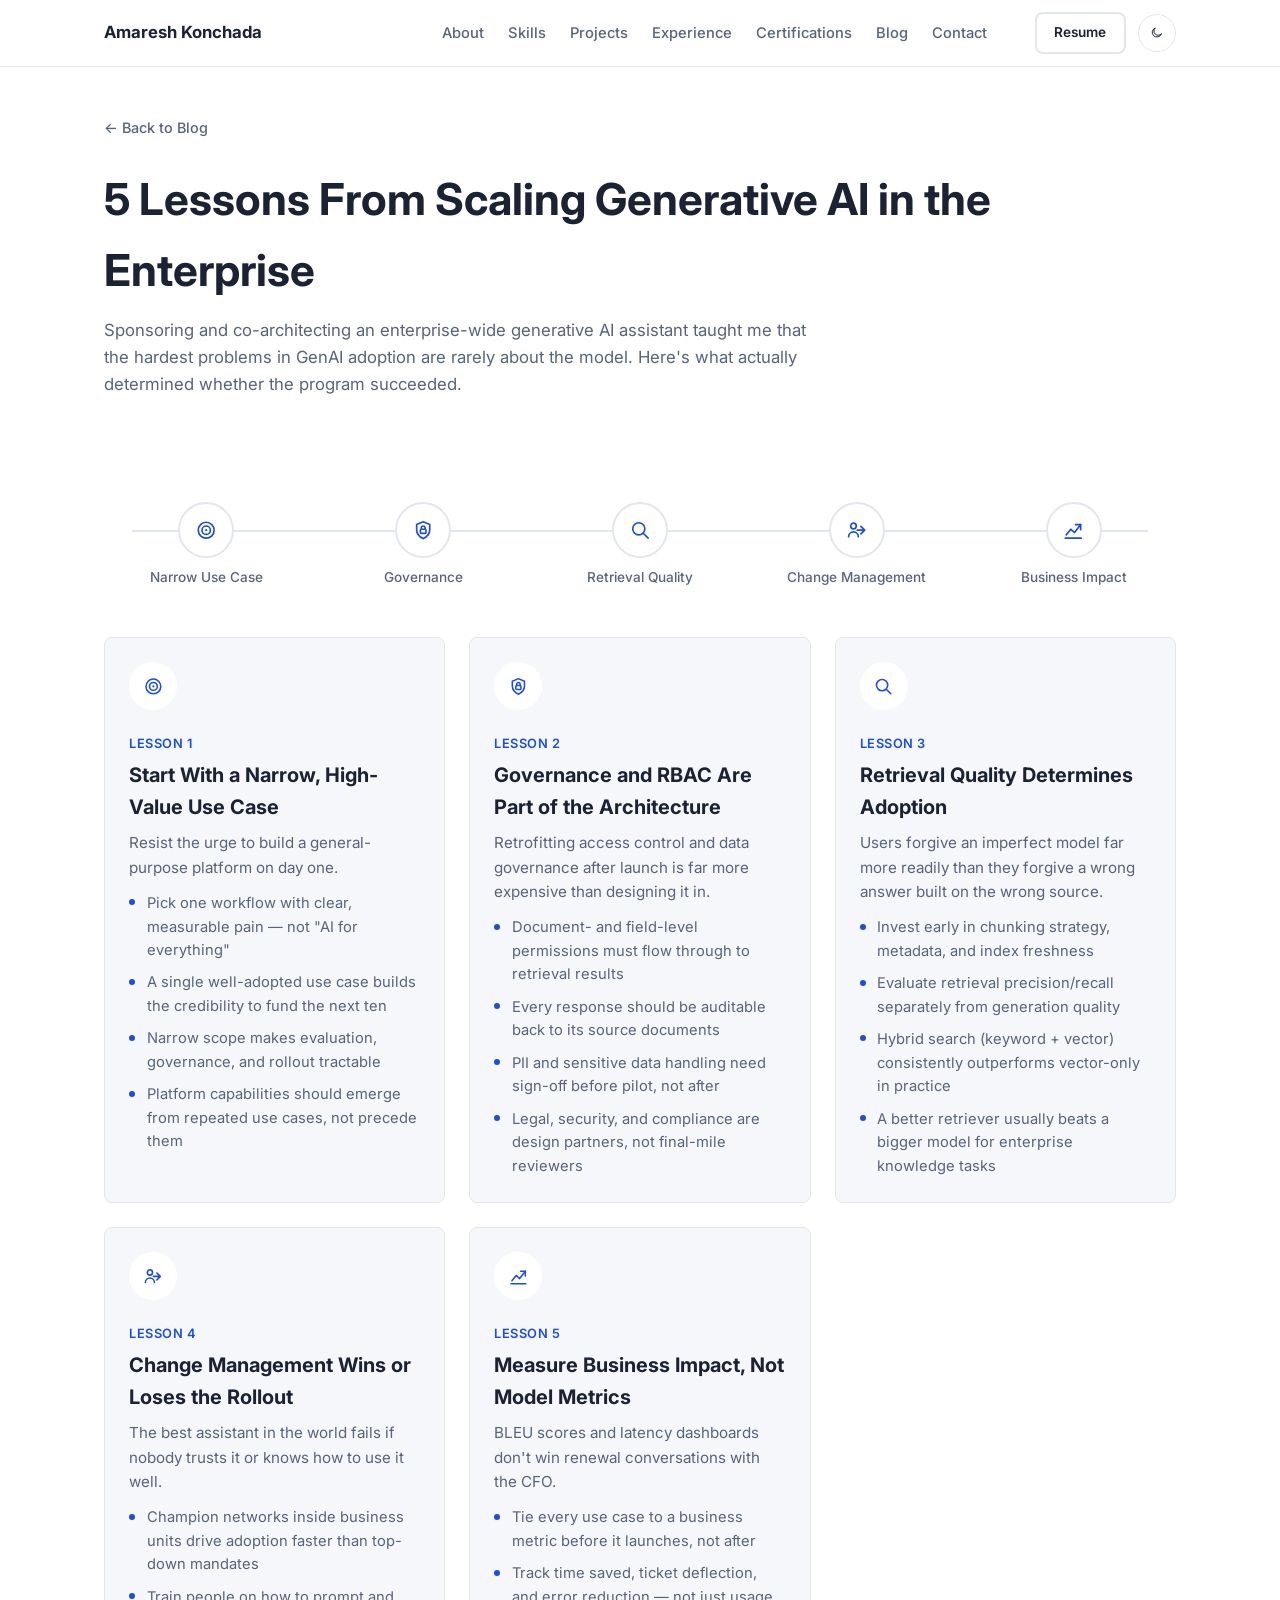
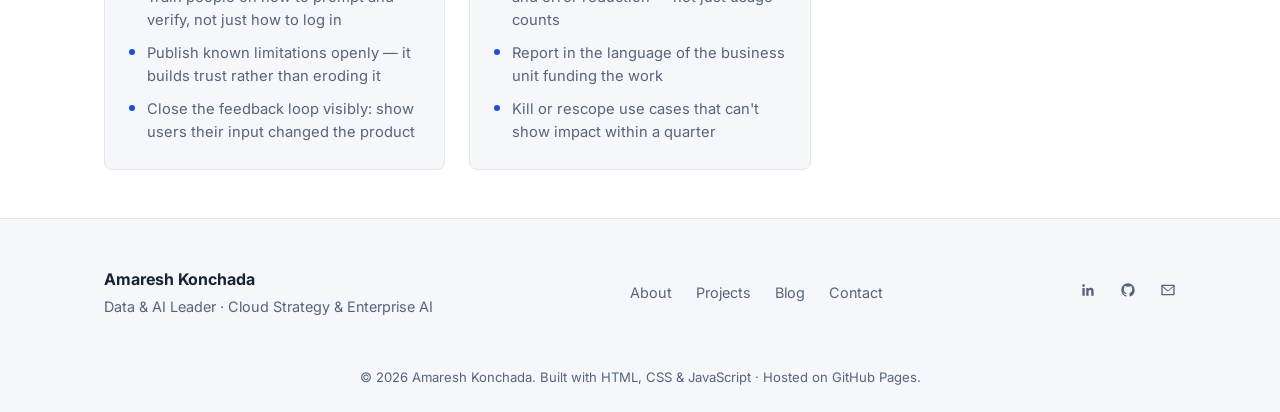
==== genai-lessons.html @ 45ab71e7 "Build full portfolio site: about, skills, projects, experience, certifications, education, achieveme" ====
<!DOCTYPE html>
<html lang="en">
<head>
  <meta charset="UTF-8">
  <meta name="viewport" content="width=device-width, initial-scale=1.0">
  <title>5 Lessons From Scaling Generative AI in the Enterprise | Amaresh Konchada</title>
  <meta name="description" content="Amaresh Konchada on what actually determines whether an enterprise generative AI program succeeds — from scoping the first use case to why retrieval quality matters more than model choice.">

  <!-- Open Graph -->
  <meta property="og:title" content="5 Lessons From Scaling Generative AI in the Enterprise | Amaresh Konchada">
  <meta property="og:description" content="What actually determines whether an enterprise GenAI program succeeds.">
  <meta property="og:type" content="article">
  <!-- TODO: add og:url and <link rel="canonical"> once the GitHub Pages / custom domain URL is finalized -->

  <link rel="icon" href="assets/favicon.svg" type="image/svg+xml">

  <link rel="preconnect" href="https://fonts.googleapis.com">
  <link rel="preconnect" href="https://fonts.gstatic.com" crossorigin>
  <link href="https://fonts.googleapis.com/css2?family=Inter:wght@400;500;600;700;800&display=swap" rel="stylesheet">

  <link rel="stylesheet" href="styles/style.css">
</head>
<body>

  <a href="#main" class="skip-link">Skip to main content</a>

  <svg class="icon-sprite" aria-hidden="true">
    <symbol id="icon-menu" viewBox="0 0 24 24"><g fill="none" stroke="currentColor" stroke-width="1.8" stroke-linecap="round"><line x1="3" y1="6" x2="21" y2="6"/><line x1="3" y1="12" x2="21" y2="12"/><line x1="3" y1="18" x2="21" y2="18"/></g></symbol>
    <symbol id="icon-sun" viewBox="0 0 24 24"><g fill="none" stroke="currentColor" stroke-width="1.8" stroke-linecap="round"><circle cx="12" cy="12" r="4.2"/><line x1="12" y1="1.5" x2="12" y2="4"/><line x1="12" y1="20" x2="12" y2="22.5"/><line x1="1.5" y1="12" x2="4" y2="12"/><line x1="20" y1="12" x2="22.5" y2="12"/><line x1="4.5" y1="4.5" x2="6.2" y2="6.2"/><line x1="17.8" y1="17.8" x2="19.5" y2="19.5"/><line x1="4.5" y1="19.5" x2="6.2" y2="17.8"/><line x1="17.8" y1="6.2" x2="19.5" y2="4.5"/></g></symbol>
    <symbol id="icon-moon" viewBox="0 0 24 24"><path fill="none" stroke="currentColor" stroke-width="1.8" stroke-linecap="round" stroke-linejoin="round" d="M20.5 14.5A8.5 8.5 0 1 1 9.5 3.5a7 7 0 0 0 11 11z"/></symbol>
    <symbol id="icon-mail" viewBox="0 0 24 24"><path fill="currentColor" d="M2 5.5A1.5 1.5 0 0 1 3.5 4h17A1.5 1.5 0 0 1 22 5.5v13a1.5 1.5 0 0 1-1.5 1.5h-17A1.5 1.5 0 0 1 2 18.5v-13zm2.2.5 7.55 6.29a.5.5 0 0 0 .5 0L19.8 6H4.2zM20 7.62l-6.77 5.64a2.5 2.5 0 0 1-3.2 0L4 7.62V18h16V7.62z"/></symbol>
    <symbol id="icon-linkedin" viewBox="0 0 24 24"><path fill="currentColor" d="M20.45 20.45h-3.56v-5.57c0-1.33-.02-3.03-1.85-3.03-1.85 0-2.14 1.45-2.14 2.94v5.66H9.34V9h3.42v1.56h.05c.48-.9 1.64-1.85 3.38-1.85 3.61 0 4.28 2.38 4.28 5.47v6.27zM5.34 7.43a2.07 2.07 0 1 1 0-4.14 2.07 2.07 0 0 1 0 4.14zM7.12 20.45H3.56V9h3.56v11.45z"/></symbol>
    <symbol id="icon-github" viewBox="0 0 24 24"><path fill="currentColor" d="M12 2C6.48 2 2 6.58 2 12.2c0 4.5 2.87 8.32 6.84 9.67.5.1.68-.22.68-.5v-1.94c-2.78.62-3.37-1.36-3.37-1.36-.46-1.2-1.11-1.52-1.11-1.52-.91-.64.07-.63.07-.63 1 .07 1.53 1.05 1.53 1.05.9 1.57 2.34 1.12 2.91.86.09-.66.35-1.12.64-1.38-2.22-.26-4.56-1.14-4.56-5.06 0-1.12.39-2.03 1.03-2.75-.1-.26-.45-1.3.1-2.71 0 0 .84-.28 2.75 1.05a9.3 9.3 0 0 1 5 0c1.9-1.33 2.74-1.05 2.74-1.05.56 1.41.21 2.45.1 2.71.65.72 1.03 1.63 1.03 2.75 0 3.93-2.34 4.79-4.57 5.05.36.32.68.94.68 1.9v2.82c0 .28.18.61.69.5A10.02 10.02 0 0 0 22 12.2C22 6.58 17.52 2 12 2z"/></symbol>

    <symbol id="icon-target" viewBox="0 0 24 24">
      <g fill="none" stroke="currentColor" stroke-width="1.8" stroke-linecap="round" stroke-linejoin="round">
        <circle cx="12" cy="12" r="8.5"/>
        <circle cx="12" cy="12" r="4.5"/>
        <circle cx="12" cy="12" r="1.2" fill="currentColor" stroke="none"/>
      </g>
    </symbol>
    <symbol id="icon-shield-lock" viewBox="0 0 24 24">
      <g fill="none" stroke="currentColor" stroke-width="1.8" stroke-linecap="round" stroke-linejoin="round">
        <path d="M12 3l7 3v5.5c0 4.5-3 7.7-7 9.5-4-1.8-7-5-7-9.5V6z"/>
        <rect x="9" y="11" width="6" height="4.5" rx="1"/>
        <path d="M10 11V9.5a2 2 0 0 1 4 0V11"/>
      </g>
    </symbol>
    <symbol id="icon-search" viewBox="0 0 24 24">
      <g fill="none" stroke="currentColor" stroke-width="1.8" stroke-linecap="round" stroke-linejoin="round">
        <circle cx="10.5" cy="10.5" r="6.5"/>
        <line x1="15.3" y1="15.3" x2="20.5" y2="20.5"/>
      </g>
    </symbol>
    <symbol id="icon-people-arrow" viewBox="0 0 24 24">
      <g fill="none" stroke="currentColor" stroke-width="1.8" stroke-linecap="round" stroke-linejoin="round">
        <circle cx="8" cy="7.5" r="3"/>
        <path d="M2.8 19a5.2 5.2 0 0 1 10.4 0"/>
        <path d="M16 8l4 4-4 4M20 12h-8"/>
      </g>
    </symbol>
    <symbol id="icon-chart-up" viewBox="0 0 24 24">
      <g fill="none" stroke="currentColor" stroke-width="1.8" stroke-linecap="round" stroke-linejoin="round">
        <path d="M3.5 20.5h17"/>
        <path d="M4.5 17l5-6 4 3.5L20 6"/>
        <path d="M14.5 6H20v5.5"/>
      </g>
    </symbol>
  </svg>

  <header class="site-header" id="siteHeader">
    <div class="container nav">
      <a href="index.html" class="nav__brand">Amaresh Konchada</a>

      <button class="nav__toggle" id="navToggle" aria-label="Toggle navigation menu" aria-expanded="false" aria-controls="navMenu">
        <svg class="icon" aria-hidden="true"><use href="#icon-menu"></use></svg>
      </button>

      <div class="nav__menu" id="navMenu">
        <ul class="nav__list">
          <li><a href="index.html#about" class="nav__link">About</a></li>
          <li><a href="index.html#skills" class="nav__link">Skills</a></li>
          <li><a href="index.html#projects" class="nav__link">Projects</a></li>
          <li><a href="index.html#experience" class="nav__link">Experience</a></li>
          <li><a href="index.html#certifications" class="nav__link">Certifications</a></li>
          <li><a href="index.html#blog" class="nav__link">Blog</a></li>
          <li><a href="index.html#contact" class="nav__link">Contact</a></li>
        </ul>
        <div class="nav__actions">
          <a href="resume/resume.html" target="_blank" rel="noopener noreferrer" class="btn btn--secondary btn--sm">Resume</a>
          <button class="theme-toggle" id="themeToggle" aria-label="Toggle dark mode" aria-pressed="false">
            <svg class="icon" aria-hidden="true"><use href="#icon-moon"></use></svg>
          </button>
        </div>
      </div>
    </div>
  </header>

  <main id="main">
    <div class="container">

      <header class="page-header">
        <a href="index.html#blog" class="back-link">&larr; Back to Blog</a>
        <h1 class="page-header__title">5 Lessons From Scaling Generative AI in the Enterprise</h1>
        <p class="page-header__subtitle">
          Sponsoring and co-architecting an enterprise-wide generative AI assistant taught me that
          the hardest problems in GenAI adoption are rarely about the model. Here's what actually
          determined whether the program succeeded.
        </p>
      </header>

      <nav class="framework-diagram" aria-label="Jump to a lesson">
        <a href="#lesson-scope" class="framework-diagram__node">
          <span class="framework-diagram__icon"><svg class="icon" aria-hidden="true"><use href="#icon-target"></use></svg></span>
          <span class="framework-diagram__label">Narrow Use Case</span>
        </a>
        <a href="#lesson-governance" class="framework-diagram__node">
          <span class="framework-diagram__icon"><svg class="icon" aria-hidden="true"><use href="#icon-shield-lock"></use></svg></span>
          <span class="framework-diagram__label">Governance</span>
        </a>
        <a href="#lesson-retrieval" class="framework-diagram__node">
          <span class="framework-diagram__icon"><svg class="icon" aria-hidden="true"><use href="#icon-search"></use></svg></span>
          <span class="framework-diagram__label">Retrieval Quality</span>
        </a>
        <a href="#lesson-change" class="framework-diagram__node">
          <span class="framework-diagram__icon"><svg class="icon" aria-hidden="true"><use href="#icon-people-arrow"></use></svg></span>
          <span class="framework-diagram__label">Change Management</span>
        </a>
        <a href="#lesson-impact" class="framework-diagram__node">
          <span class="framework-diagram__icon"><svg class="icon" aria-hidden="true"><use href="#icon-chart-up"></use></svg></span>
          <span class="framework-diagram__label">Business Impact</span>
        </a>
      </nav>

      <section class="pillars-grid" aria-label="The five lessons in detail">

        <article class="card pillar-card" id="lesson-scope">
          <div class="pillar-card__icon"><svg class="icon" aria-hidden="true"><use href="#icon-target"></use></svg></div>
          <p class="pillar-card__eyebrow">Lesson 1</p>
          <h2 class="pillar-card__title">Start With a Narrow, High-Value Use Case</h2>
          <p class="pillar-card__summary">Resist the urge to build a general-purpose platform on day one.</p>
          <ul class="pillar-card__list">
            <li>Pick one workflow with clear, measurable pain — not "AI for everything"</li>
            <li>A single well-adopted use case builds the credibility to fund the next ten</li>
            <li>Narrow scope makes evaluation, governance, and rollout tractable</li>
            <li>Platform capabilities should emerge from repeated use cases, not precede them</li>
          </ul>
        </article>

        <article class="card pillar-card" id="lesson-governance">
          <div class="pillar-card__icon"><svg class="icon" aria-hidden="true"><use href="#icon-shield-lock"></use></svg></div>
          <p class="pillar-card__eyebrow">Lesson 2</p>
          <h2 class="pillar-card__title">Governance and RBAC Are Part of the Architecture</h2>
          <p class="pillar-card__summary">Retrofitting access control and data governance after launch is far more expensive than designing it in.</p>
          <ul class="pillar-card__list">
            <li>Document- and field-level permissions must flow through to retrieval results</li>
            <li>Every response should be auditable back to its source documents</li>
            <li>PII and sensitive data handling need sign-off before pilot, not after</li>
            <li>Legal, security, and compliance are design partners, not final-mile reviewers</li>
          </ul>
        </article>

        <article class="card pillar-card" id="lesson-retrieval">
          <div class="pillar-card__icon"><svg class="icon" aria-hidden="true"><use href="#icon-search"></use></svg></div>
          <p class="pillar-card__eyebrow">Lesson 3</p>
          <h2 class="pillar-card__title">Retrieval Quality Determines Adoption</h2>
          <p class="pillar-card__summary">Users forgive an imperfect model far more readily than they forgive a wrong answer built on the wrong source.</p>
          <ul class="pillar-card__list">
            <li>Invest early in chunking strategy, metadata, and index freshness</li>
            <li>Evaluate retrieval precision/recall separately from generation quality</li>
            <li>Hybrid search (keyword + vector) consistently outperforms vector-only in practice</li>
            <li>A better retriever usually beats a bigger model for enterprise knowledge tasks</li>
          </ul>
        </article>

        <article class="card pillar-card" id="lesson-change">
          <div class="pillar-card__icon"><svg class="icon" aria-hidden="true"><use href="#icon-people-arrow"></use></svg></div>
          <p class="pillar-card__eyebrow">Lesson 4</p>
          <h2 class="pillar-card__title">Change Management Wins or Loses the Rollout</h2>
          <p class="pillar-card__summary">The best assistant in the world fails if nobody trusts it or knows how to use it well.</p>
          <ul class="pillar-card__list">
            <li>Champion networks inside business units drive adoption faster than top-down mandates</li>
            <li>Train people on how to prompt and verify, not just how to log in</li>
            <li>Publish known limitations openly — it builds trust rather than eroding it</li>
            <li>Close the feedback loop visibly: show users their input changed the product</li>
          </ul>
        </article>

        <article class="card pillar-card" id="lesson-impact">
          <div class="pillar-card__icon"><svg class="icon" aria-hidden="true"><use href="#icon-chart-up"></use></svg></div>
          <p class="pillar-card__eyebrow">Lesson 5</p>
          <h2 class="pillar-card__title">Measure Business Impact, Not Model Metrics</h2>
          <p class="pillar-card__summary">BLEU scores and latency dashboards don't win renewal conversations with the CFO.</p>
          <ul class="pillar-card__list">
            <li>Tie every use case to a business metric before it launches, not after</li>
            <li>Track time saved, ticket deflection, and error reduction — not just usage counts</li>
            <li>Report in the language of the business unit funding the work</li>
            <li>Kill or rescope use cases that can't show impact within a quarter</li>
          </ul>
        </article>

      </section>

    </div>
  </main>

  <footer class="site-footer">
    <div class="container site-footer__grid">
      <div>
        <p class="site-footer__name">Amaresh Konchada</p>
        <p class="site-footer__tagline">Data &amp; AI Leader · Cloud Strategy &amp; Enterprise AI</p>
      </div>

      <ul class="site-footer__links">
        <li><a href="index.html#about">About</a></li>
        <li><a href="index.html#projects">Projects</a></li>
        <li><a href="index.html#blog">Blog</a></li>
        <li><a href="index.html#contact">Contact</a></li>
      </ul>

      <ul class="hero__socials site-footer__socials" aria-label="Social links">
        <li>
          <a href="https://www.linkedin.com/in/amaresh-k-6640181b/" target="_blank" rel="noopener noreferrer" aria-label="Amaresh Konchada on LinkedIn">
            <svg class="icon" width="20" height="20" aria-hidden="true"><use href="#icon-linkedin"></use></svg>
          </a>
        </li>
        <li>
          <a href="https://github.com/amareshsubudhi" target="_blank" rel="noopener noreferrer" aria-label="Amaresh Konchada on GitHub">
            <svg class="icon" width="20" height="20" aria-hidden="true"><use href="#icon-github"></use></svg>
          </a>
        </li>
        <li>
          <a href="mailto:amareshsubudhi@gmail.com" aria-label="Email Amaresh Konchada">
            <svg class="icon" width="20" height="20" aria-hidden="true"><use href="#icon-mail"></use></svg>
          </a>
        </li>
      </ul>
    </div>
    <p class="site-footer__copy">© <span id="year">2026</span> Amaresh Konchada. Built with HTML, CSS &amp; JavaScript · Hosted on GitHub Pages.</p>
  </footer>

  <script src="scripts/main.js" defer></script>
</body>
</html>
---- styles/style.css ----
/* ==========================================================================
   Variables
   ========================================================================== */
:root {
  /* Colors — light theme (default) */
  --color-bg: #ffffff;
  --color-surface: #f5f7fa;
  --color-text: #1a2233;
  --color-text-muted: #57647a;
  --color-primary: #1d4ed8;
  --color-primary-hover: #1e40af;
  --color-border: #e2e6ed;

  /* Typography */
  --font-base: 'Inter', -apple-system, BlinkMacSystemFont, 'Segoe UI', sans-serif;

  /* Spacing */
  --space-sm: 0.75rem;
  --space-md: 1.5rem;
  --space-lg: 3rem;
  --space-xl: 5rem;

  /* Misc */
  --radius: 8px;
  --transition: 0.2s ease;
  --container-width: 1120px;
}

[data-theme="dark"] {
  --color-bg: #0f1420;
  --color-surface: #171d2c;
  --color-text: #e8ecf3;
  --color-text-muted: #9aa5b8;
  --color-primary: #5b8def;
  --color-primary-hover: #7ba3f2;
  --color-border: #2a3244;
}

/* ==========================================================================
   Global
   ========================================================================== */
*,
*::before,
*::after {
  box-sizing: border-box;
}

body {
  margin: 0;
  font-family: var(--font-base);
  color: var(--color-text);
  background-color: var(--color-bg);
  line-height: 1.6;
  -webkit-font-smoothing: antialiased;
}

h1,
h2,
p {
  margin: 0;
}

a {
  color: inherit;
  text-decoration: none;
}

ul {
  margin: 0;
}

.container {
  width: 100%;
  max-width: var(--container-width);
  margin-inline: auto;
  padding-inline: var(--space-md);
}

.icon-sprite {
  display: none;
}

.icon {
  width: 1em;
  height: 1em;
  display: inline-block;
}

/* ==========================================================================
   Hero
   ========================================================================== */
.hero {
  min-height: 100svh;
  display: flex;
  align-items: center;
}

.hero__container {
  display: flex;
  flex-direction: column;
  align-items: flex-start;
  gap: var(--space-sm);
}

.hero__eyebrow {
  font-size: 1rem;
  font-weight: 500;
  color: var(--color-primary);
}

.hero__name {
  font-size: clamp(2.25rem, 5vw, 3.5rem);
  font-weight: 700;
  line-height: 1.15;
}

.hero__title {
  font-size: clamp(1.1rem, 2.5vw, 1.5rem);
  font-weight: 500;
  color: var(--color-text-muted);
}

.hero__tagline {
  max-width: 42ch;
  font-size: 1.05rem;
  color: var(--color-text-muted);
  margin-top: var(--space-sm);
}

.hero__cta {
  display: flex;
  flex-wrap: wrap;
  gap: var(--space-sm);
  margin-top: var(--space-md);
}

.hero__socials {
  display: flex;
  gap: var(--space-md);
  list-style: none;
  padding: 0;
  margin-top: var(--space-lg);
}

.hero__socials a {
  display: inline-flex;
  color: var(--color-text-muted);
  transition: color var(--transition);
}

.hero__socials a:hover,
.hero__socials a:focus-visible {
  color: var(--color-primary);
}

/* ==========================================================================
   Buttons
   ========================================================================== */
.btn {
  display: inline-block;
  padding: 0.75rem 1.75rem;
  border-radius: var(--radius);
  font-weight: 600;
  font-size: 0.95rem;
  border: 2px solid transparent;
  transition: background-color var(--transition), color var(--transition), border-color var(--transition);
}

.btn--primary {
  background-color: var(--color-primary);
  color: #ffffff;
}

.btn--primary:hover,
.btn--primary:focus-visible {
  background-color: var(--color-primary-hover);
}

.btn--secondary {
  border-color: var(--color-border);
  color: var(--color-text);
}

.btn--secondary:hover,
.btn--secondary:focus-visible {
  border-color: var(--color-primary);
  color: var(--color-primary);
}

/* ==========================================================================
   Page Header (standalone pages)
   ========================================================================== */
.page-header {
  padding-block: var(--space-lg) var(--space-md);
}

.back-link {
  display: inline-flex;
  align-items: center;
  gap: 0.4rem;
  color: var(--color-text-muted);
  font-size: 0.9rem;
  font-weight: 500;
  transition: color var(--transition);
}

.back-link:hover,
.back-link:focus-visible {
  color: var(--color-primary);
}

.page-header__title {
  font-size: clamp(2rem, 4vw, 2.75rem);
  font-weight: 700;
  margin-top: var(--space-md);
}

.page-header__subtitle {
  max-width: 65ch;
  margin-top: var(--space-sm);
  font-size: 1.05rem;
  color: var(--color-text-muted);
}

/* ==========================================================================
   Framework Diagram
   ========================================================================== */
.framework-diagram {
  position: relative;
  display: flex;
  justify-content: space-between;
  gap: var(--space-sm);
  margin-block: var(--space-xl) var(--space-lg);
}

.framework-diagram::before {
  content: '';
  position: absolute;
  top: 28px;
  left: 28px;
  right: 28px;
  height: 2px;
  background-color: var(--color-border);
  z-index: 0;
}

.framework-diagram__node {
  position: relative;
  z-index: 1;
  display: flex;
  flex-direction: column;
  align-items: center;
  gap: 0.6rem;
  text-align: center;
  width: 100%;
  color: var(--color-text);
}

.framework-diagram__icon {
  display: flex;
  align-items: center;
  justify-content: center;
  width: 56px;
  height: 56px;
  border-radius: 50%;
  background-color: var(--color-bg);
  border: 2px solid var(--color-border);
  color: var(--color-primary);
  font-size: 1.4rem;
  transition: border-color var(--transition), color var(--transition);
}

.framework-diagram__node:hover .framework-diagram__icon,
.framework-diagram__node:focus-visible .framework-diagram__icon {
  border-color: var(--color-primary);
}

.framework-diagram__label {
  font-size: 0.85rem;
  font-weight: 500;
  color: var(--color-text-muted);
}

/* ==========================================================================
   Cards
   ========================================================================== */
.card {
  background-color: var(--color-surface);
  border: 1px solid var(--color-border);
  border-radius: var(--radius);
  padding: var(--space-md);
}

.pillars-grid {
  display: grid;
  grid-template-columns: repeat(auto-fit, minmax(260px, 1fr));
  gap: var(--space-md);
  margin-block: var(--space-lg);
}

.pillar-card__icon {
  display: flex;
  align-items: center;
  justify-content: center;
  width: 48px;
  height: 48px;
  border-radius: 50%;
  background-color: var(--color-bg);
  color: var(--color-primary);
  font-size: 1.3rem;
}

.pillar-card__eyebrow {
  margin-top: var(--space-md);
  font-size: 0.8rem;
  font-weight: 600;
  letter-spacing: 0.04em;
  text-transform: uppercase;
  color: var(--color-primary);
}

.pillar-card__title {
  font-size: 1.25rem;
  font-weight: 700;
  margin-top: 0.3rem;
}

.pillar-card__summary {
  margin-top: 0.5rem;
  color: var(--color-text-muted);
  font-size: 0.95rem;
}

.pillar-card__list {
  list-style: none;
  padding: 0;
  margin-top: var(--space-sm);
  display: flex;
  flex-direction: column;
  gap: 0.55rem;
}

.pillar-card__list li {
  position: relative;
  padding-left: 1.1rem;
  font-size: 0.92rem;
  color: var(--color-text-muted);
}

.pillar-card__list li::before {
  content: '';
  position: absolute;
  left: 0;
  top: 0.5em;
  width: 6px;
  height: 6px;
  border-radius: 50%;
  background-color: var(--color-primary);
}

/* ==========================================================================
   Skip Link
   ========================================================================== */
.skip-link {
  position: absolute;
  top: -100%;
  left: var(--space-md);
  z-index: 100;
  padding: 0.6rem 1rem;
  background-color: var(--color-primary);
  color: #fff;
  border-radius: var(--radius);
  transition: top var(--transition);
}

.skip-link:focus {
  top: var(--space-sm);
}

/* ==========================================================================
   Header / Navigation
   ========================================================================== */
section[id] {
  scroll-margin-top: 76px;
}

.site-header {
  position: sticky;
  top: 0;
  z-index: 50;
  background-color: color-mix(in srgb, var(--color-bg) 90%, transparent);
  backdrop-filter: blur(8px);
  border-bottom: 1px solid var(--color-border);
}

.nav {
  display: flex;
  align-items: center;
  justify-content: space-between;
  padding-block: var(--space-sm);
}

.nav__brand {
  font-weight: 700;
  font-size: 1.05rem;
  white-space: nowrap;
}

.nav__toggle {
  display: none;
  align-items: center;
  justify-content: center;
  width: 40px;
  height: 40px;
  border: 1px solid var(--color-border);
  border-radius: var(--radius);
  background: none;
  color: var(--color-text);
  cursor: pointer;
}

.nav__menu {
  display: flex;
  align-items: center;
  gap: var(--space-lg);
}

.nav__list {
  display: flex;
  align-items: center;
  gap: var(--space-md);
  list-style: none;
  padding: 0;
  flex-wrap: wrap;
}

.nav__link {
  font-size: 0.92rem;
  font-weight: 500;
  color: var(--color-text-muted);
  padding-block: 0.25rem;
  border-bottom: 2px solid transparent;
  transition: color var(--transition), border-color var(--transition);
}

.nav__link:hover,
.nav__link:focus-visible,
.nav__link.is-active {
  color: var(--color-text);
  border-bottom-color: var(--color-primary);
}

.nav__actions {
  display: flex;
  align-items: center;
  gap: var(--space-sm);
}

.btn--sm {
  padding: 0.5rem 1.1rem;
  font-size: 0.85rem;
}

.theme-toggle {
  display: inline-flex;
  align-items: center;
  justify-content: center;
  width: 38px;
  height: 38px;
  border-radius: 50%;
  border: 1px solid var(--color-border);
  background: none;
  color: var(--color-text);
  cursor: pointer;
  transition: border-color var(--transition), color var(--transition);
}

.theme-toggle:hover,
.theme-toggle:focus-visible {
  border-color: var(--color-primary);
  color: var(--color-primary);
}

/* ==========================================================================
   Hero — media / avatar
   ========================================================================== */
.hero__grid {
  display: flex;
  flex-direction: row;
  align-items: center;
  justify-content: space-between;
  gap: var(--space-xl);
  flex-wrap: wrap-reverse;
}

.hero__grid .hero__container {
  flex: 1 1 420px;
}

.hero__media {
  flex: 0 0 auto;
  margin-inline: auto;
}

.hero__avatar {
  display: block;
  width: 220px;
  height: 220px;
  border-radius: 50%;
  object-fit: cover;
  border: 4px solid var(--color-surface);
  box-shadow: 0 20px 40px rgba(15, 20, 32, 0.12);
}

/* ==========================================================================
   Sections (generic)
   ========================================================================== */
.section {
  padding-block: var(--space-xl);
}

.section--alt {
  background-color: var(--color-surface);
}

.section__eyebrow {
  font-size: 0.85rem;
  font-weight: 600;
  letter-spacing: 0.06em;
  text-transform: uppercase;
  color: var(--color-primary);
}

.section__title {
  font-size: clamp(1.75rem, 3.2vw, 2.4rem);
  font-weight: 700;
  margin-top: 0.4rem;
}

.section__subtitle {
  max-width: 65ch;
  margin-top: var(--space-sm);
  color: var(--color-text-muted);
  font-size: 1.02rem;
}

/* ==========================================================================
   Stats
   ========================================================================== */
.stats {
  display: grid;
  grid-template-columns: repeat(2, 1fr);
  gap: var(--space-md);
  margin: 0;
}

.stat {
  padding: var(--space-md);
  border: 1px solid var(--color-border);
  border-radius: var(--radius);
  background-color: var(--color-surface);
}

.stat__value {
  display: block;
  font-size: 2rem;
  font-weight: 800;
  color: var(--color-primary);
  margin: 0 0 0.3rem;
}

.stat__label {
  font-size: 0.85rem;
  color: var(--color-text-muted);
}

/* ==========================================================================
   About
   ========================================================================== */
.about__grid {
  display: grid;
  grid-template-columns: 1.4fr 1fr;
  gap: var(--space-xl);
  margin-top: var(--space-lg);
  align-items: start;
}

.about__bio p {
  color: var(--color-text-muted);
  margin-bottom: var(--space-md);
}

.about__bio p:last-child {
  margin-bottom: 0;
}

/* ==========================================================================
   Chips
   ========================================================================== */
.chip-list {
  display: flex;
  flex-wrap: wrap;
  gap: 0.5rem;
  list-style: none;
  padding: 0;
  margin-top: var(--space-md);
}

.chip {
  font-size: 0.82rem;
  font-weight: 500;
  padding: 0.4rem 0.8rem;
  border-radius: 999px;
  background-color: var(--color-bg);
  border: 1px solid var(--color-border);
  color: var(--color-text);
}

.chip-list--sm .chip {
  font-size: 0.75rem;
  padding: 0.3rem 0.65rem;
}

/* ==========================================================================
   Skills
   ========================================================================== */
.skills__grid {
  display: grid;
  grid-template-columns: repeat(auto-fit, minmax(280px, 1fr));
  gap: var(--space-md);
  margin-top: var(--space-lg);
}

.skill-card__icon,
.achievement-card__icon {
  display: flex;
  align-items: center;
  justify-content: center;
  width: 48px;
  height: 48px;
  border-radius: 50%;
  background-color: var(--color-bg);
  color: var(--color-primary);
  font-size: 1.3rem;
}

.skill-card__title {
  margin-top: var(--space-md);
  font-size: 1.15rem;
  font-weight: 700;
}

/* ==========================================================================
   Projects
   ========================================================================== */
.projects__grid {
  display: grid;
  grid-template-columns: repeat(auto-fit, minmax(320px, 1fr));
  gap: var(--space-md);
  margin-top: var(--space-lg);
}

.project-card {
  padding: 0;
  overflow: hidden;
  display: flex;
  flex-direction: column;
}

.project-card__thumb {
  width: 100%;
  height: auto;
  display: block;
}

.project-card__tag {
  margin: var(--space-md) var(--space-md) 0;
  font-size: 0.78rem;
  font-weight: 600;
  letter-spacing: 0.04em;
  text-transform: uppercase;
  color: var(--color-primary);
}

.project-card__title {
  margin: 0.4rem var(--space-md) 0;
  font-size: 1.2rem;
  font-weight: 700;
}

.project-card__desc {
  margin: 0.6rem var(--space-md) 0;
  color: var(--color-text-muted);
  font-size: 0.95rem;
}

.project-card__impact {
  margin: var(--space-sm) var(--space-md) 0;
  font-size: 0.85rem;
  font-weight: 600;
  color: var(--color-text);
}

.project-card .chip-list {
  margin: var(--space-sm) var(--space-md) var(--space-md);
}

/* ==========================================================================
   Timeline
   ========================================================================== */
.timeline {
  list-style: none;
  padding: 0;
  margin: var(--space-lg) 0 0;
  position: relative;
}

.timeline__item {
  position: relative;
  padding-left: var(--space-lg);
  padding-bottom: var(--space-lg);
  border-left: 2px solid var(--color-border);
}

.timeline__item:last-child {
  border-left-color: transparent;
  padding-bottom: 0;
}

.timeline__marker {
  position: absolute;
  left: -7px;
  top: 0.3rem;
  width: 12px;
  height: 12px;
  border-radius: 50%;
  background-color: var(--color-primary);
  border: 3px solid var(--color-bg);
}

.timeline__period {
  font-size: 0.82rem;
  font-weight: 600;
  color: var(--color-primary);
  text-transform: uppercase;
  letter-spacing: 0.04em;
}

.timeline__role {
  margin-top: 0.3rem;
  font-size: 1.2rem;
  font-weight: 700;
}

.timeline__org {
  color: var(--color-text-muted);
  font-size: 0.95rem;
  margin-top: 0.15rem;
}

.timeline__list {
  margin-top: var(--space-sm);
  padding-left: 1.1rem;
  color: var(--color-text-muted);
  font-size: 0.92rem;
  display: flex;
  flex-direction: column;
  gap: 0.4rem;
}

/* ==========================================================================
   Certifications
   ========================================================================== */
.cert__grid {
  display: grid;
  grid-template-columns: repeat(auto-fit, minmax(260px, 1fr));
  gap: var(--space-md);
  margin-top: var(--space-lg);
}

.cert-card {
  display: flex;
  flex-direction: column;
  gap: 0.4rem;
}

.cert-card__badge {
  display: inline-flex;
  align-items: center;
  justify-content: center;
  width: 40px;
  height: 40px;
  border-radius: var(--radius);
  background-color: var(--color-bg);
  color: var(--color-primary);
  font-size: 0.75rem;
  font-weight: 700;
}

.cert-card__title {
  font-size: 1.02rem;
  font-weight: 700;
  margin-top: 0.2rem;
}

.cert-card__issuer {
  color: var(--color-text-muted);
  font-size: 0.88rem;
}

/* ==========================================================================
   Education
   ========================================================================== */
.education__grid {
  display: grid;
  grid-template-columns: repeat(auto-fit, minmax(280px, 1fr));
  gap: var(--space-md);
  margin-top: var(--space-lg);
}

.education-card__degree {
  font-size: 1.1rem;
  font-weight: 700;
}

.education-card__focus {
  margin-top: 0.4rem;
  color: var(--color-text-muted);
  font-size: 0.92rem;
}

.education-card__year {
  margin-top: var(--space-sm);
  font-size: 0.85rem;
  font-weight: 600;
  color: var(--color-primary);
}

/* ==========================================================================
   Achievements
   ========================================================================== */
.achievements__grid {
  display: grid;
  grid-template-columns: repeat(auto-fit, minmax(260px, 1fr));
  gap: var(--space-md);
  margin-top: var(--space-lg);
}

.achievement-card {
  display: flex;
  flex-direction: column;
  gap: var(--space-sm);
}

.achievement-card p {
  color: var(--color-text-muted);
  font-size: 0.95rem;
}

/* ==========================================================================
   Blog
   ========================================================================== */
.blog__grid {
  display: grid;
  grid-template-columns: repeat(auto-fit, minmax(300px, 1fr));
  gap: var(--space-md);
  margin-top: var(--space-lg);
}

.blog-card__tag {
  font-size: 0.78rem;
  font-weight: 600;
  letter-spacing: 0.04em;
  text-transform: uppercase;
  color: var(--color-primary);
}

.blog-card__title {
  margin-top: 0.5rem;
  font-size: 1.2rem;
  font-weight: 700;
}

.blog-card__desc {
  margin-top: 0.6rem;
  color: var(--color-text-muted);
  font-size: 0.95rem;
}

.blog-card__link {
  display: inline-flex;
  align-items: center;
  gap: 0.4rem;
  margin-top: var(--space-md);
  font-weight: 600;
  color: var(--color-primary);
}

.blog-card__link .icon {
  transition: transform var(--transition);
}

.blog-card__link:hover .icon,
.blog-card__link:focus-visible .icon {
  transform: translateX(3px);
}

/* ==========================================================================
   Contact
   ========================================================================== */
.contact__grid {
  display: grid;
  grid-template-columns: 1fr 1.4fr;
  gap: var(--space-xl);
  margin-top: var(--space-lg);
}

.contact__info {
  display: flex;
  flex-direction: column;
  gap: var(--space-md);
}

.contact__item {
  display: flex;
  align-items: center;
  gap: var(--space-sm);
  color: var(--color-text);
  font-size: 0.95rem;
  transition: color var(--transition);
}

.contact__item:hover,
.contact__item:focus-visible {
  color: var(--color-primary);
}

.contact__item--static {
  color: var(--color-text-muted);
}

.contact__icon {
  display: inline-flex;
  align-items: center;
  justify-content: center;
  width: 36px;
  height: 36px;
  border-radius: 50%;
  background-color: var(--color-surface);
  color: var(--color-primary);
  flex: 0 0 auto;
}

.contact__form {
  display: flex;
  flex-direction: column;
  gap: var(--space-md);
}

.form-field {
  display: flex;
  flex-direction: column;
  gap: 0.4rem;
}

.form-field label {
  font-size: 0.85rem;
  font-weight: 600;
}

.form-field input,
.form-field textarea {
  font-family: var(--font-base);
  font-size: 0.95rem;
  padding: 0.7rem 0.9rem;
  border-radius: var(--radius);
  border: 1px solid var(--color-border);
  background-color: var(--color-bg);
  color: var(--color-text);
  resize: vertical;
}

.form-field input:focus,
.form-field textarea:focus {
  outline: none;
  border-color: var(--color-primary);
}

.contact__form .btn {
  align-self: flex-start;
  border: none;
  cursor: pointer;
}

.form-note {
  font-size: 0.88rem;
  color: var(--color-text-muted);
  min-height: 1.2em;
}

/* ==========================================================================
   Footer
   ========================================================================== */
.site-footer {
  border-top: 1px solid var(--color-border);
  padding-block: var(--space-lg) var(--space-md);
  background-color: var(--color-surface);
}

.site-footer__grid {
  display: flex;
  flex-wrap: wrap;
  align-items: center;
  justify-content: space-between;
  gap: var(--space-md);
}

.site-footer__name {
  font-weight: 700;
}

.site-footer__tagline {
  color: var(--color-text-muted);
  font-size: 0.9rem;
  margin-top: 0.2rem;
}

.site-footer__links {
  display: flex;
  gap: var(--space-md);
  list-style: none;
  padding: 0;
  flex-wrap: wrap;
}

.site-footer__links a {
  color: var(--color-text-muted);
  font-size: 0.9rem;
  transition: color var(--transition);
}

.site-footer__links a:hover,
.site-footer__links a:focus-visible {
  color: var(--color-primary);
}

.site-footer__socials {
  margin-top: 0;
}

.site-footer__copy {
  text-align: center;
  margin-top: var(--space-lg);
  font-size: 0.82rem;
  color: var(--color-text-muted);
}

/* ==========================================================================
   Media Queries
   ========================================================================== */
@media (max-width: 900px) {
  .nav__toggle {
    display: inline-flex;
  }

  .nav__menu {
    position: absolute;
    top: 100%;
    left: 0;
    right: 0;
    flex-direction: column;
    align-items: stretch;
    gap: var(--space-md);
    background-color: var(--color-bg);
    border-bottom: 1px solid var(--color-border);
    padding: var(--space-md);
    max-height: 0;
    overflow: hidden;
    opacity: 0;
    transition: max-height var(--transition), opacity var(--transition);
  }

  .nav__menu.is-open {
    max-height: 70vh;
    opacity: 1;
    overflow-y: auto;
  }

  .nav__list {
    flex-direction: column;
    align-items: flex-start;
    gap: var(--space-sm);
  }

  .nav__actions {
    justify-content: space-between;
  }

  .about__grid,
  .contact__grid {
    grid-template-columns: 1fr;
  }
}

@media (max-width: 600px) {
  .hero__container {
    align-items: stretch;
    text-align: left;
  }

  .hero__cta {
    flex-direction: column;
  }

  .hero__grid {
    flex-direction: column-reverse;
  }

  .hero__avatar {
    width: 160px;
    height: 160px;
  }

  .btn {
    text-align: center;
  }

  .stats {
    grid-template-columns: 1fr 1fr;
  }

  .framework-diagram {
    flex-direction: column;
    align-items: flex-start;
    gap: var(--space-md);
  }

  .framework-diagram::before {
    top: 28px;
    bottom: 28px;
    left: 28px;
    right: auto;
    width: 2px;
    height: auto;
  }

  .framework-diagram__node {
    flex-direction: row;
    text-align: left;
  }
}
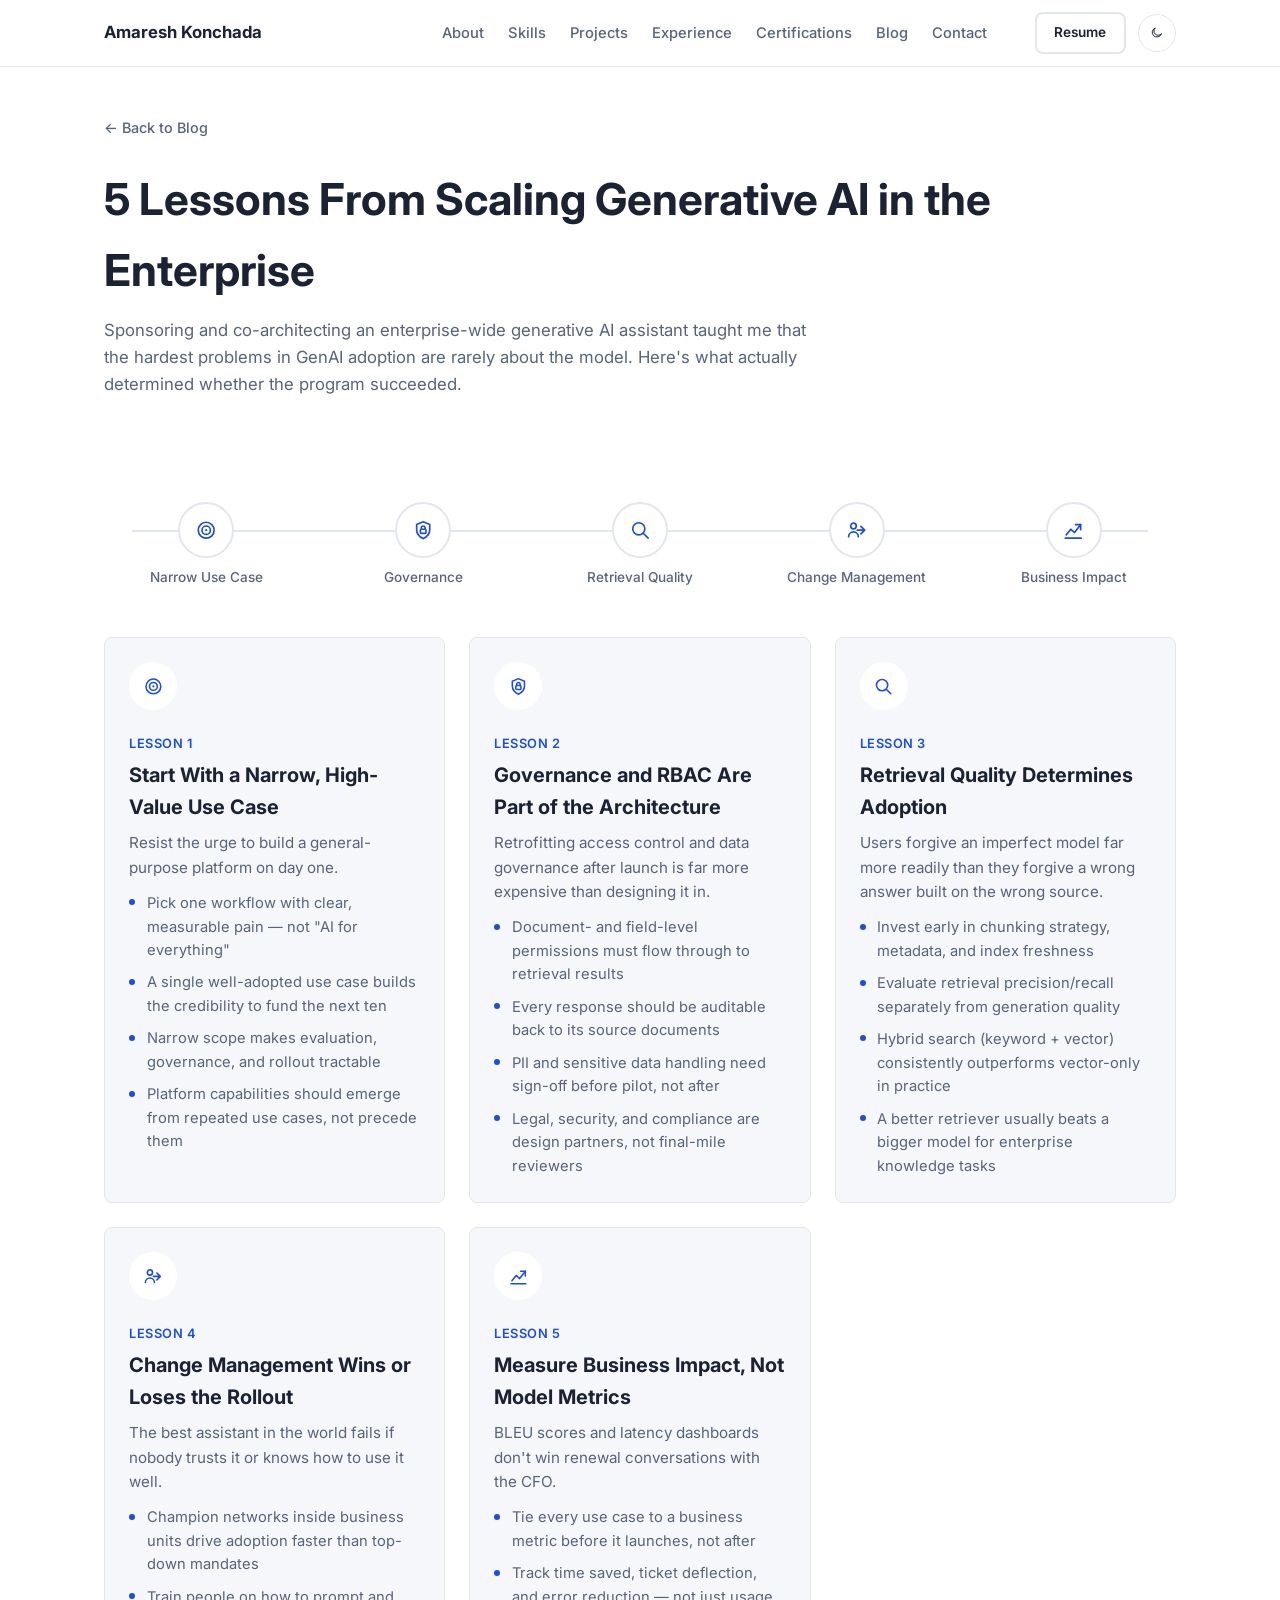
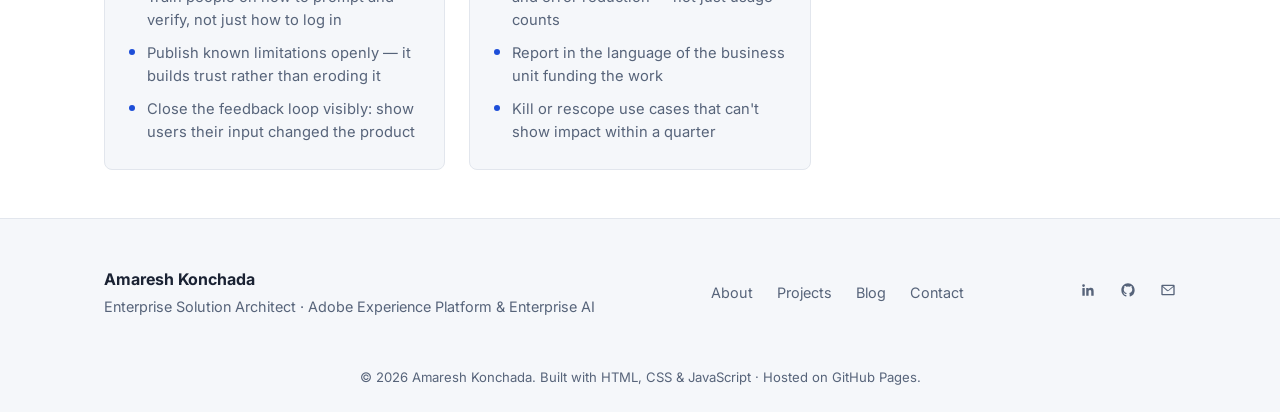
==== commit ddb19038: "Replace placeholder content with real resume data, headshot, and PDF resume - Hero, about, skills, p" ====
--- a/genai-lessons.html
+++ b/genai-lessons.html
@@ -208,7 +208,7 @@
     <div class="container site-footer__grid">
       <div>
         <p class="site-footer__name">Amaresh Konchada</p>
-        <p class="site-footer__tagline">Data &amp; AI Leader · Cloud Strategy &amp; Enterprise AI</p>
+        <p class="site-footer__tagline">Enterprise Solution Architect · Adobe Experience Platform &amp; Enterprise AI</p>
       </div>
 
       <ul class="site-footer__links">
